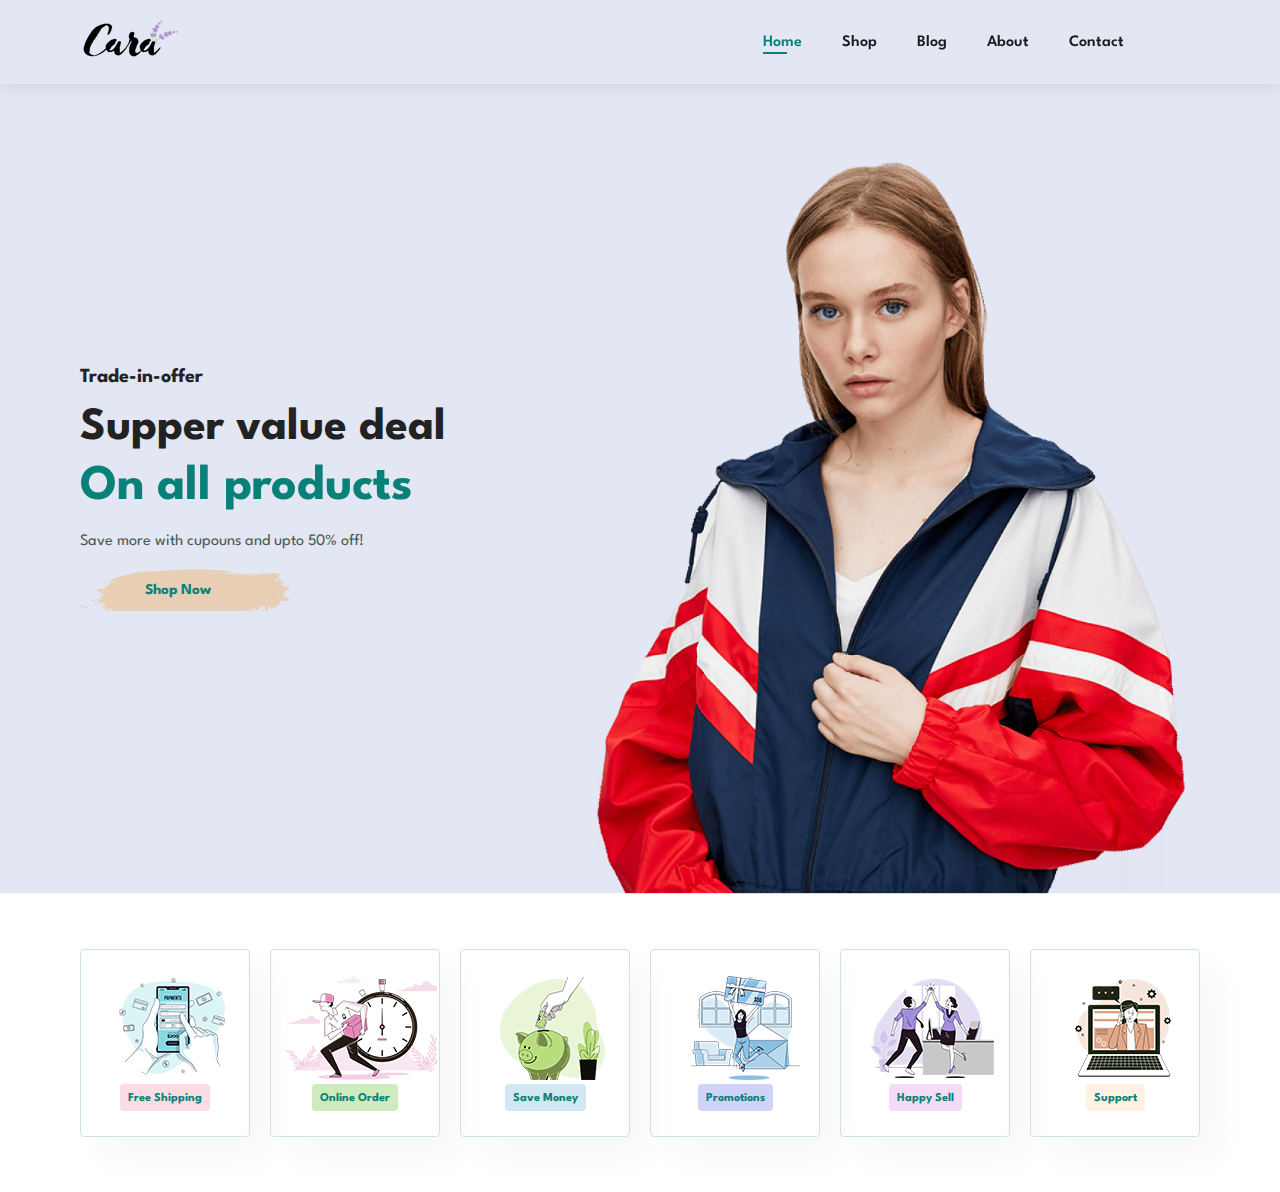
==== E-commerce Website/index.html @ e46acdcf "Add files via upload" ====
<!DOCTYPE html>
<html lang="en">
<head>
    <meta charset="UTF-8">
    <meta http-equiv="X-UA-Compatible" content="IE=edge">
    <meta name="viewport" content="width=device-width, initial-scale=1.0">
    <title>Cara Shopping</title>

    <link rel="stylesheet" href="style.css">
    <link rel="stylesheet" href="https://pro.fontawesome.com/releases/v5.10.0/css/all.css" />

</head>
<body>
    <section id="header">
        <a href="#"><img src="img/logo.png" alt="logo here" class="logo"></a>

        <div>
            <ul id="navbar">
                <li><a href="index.html" class="active">Home</a></li>
                <li><a href="shop.html">Shop</a></li>
                <li><a href="blog.html">Blog</a></li>
                <li><a href="about.html">About</a></li>
                <li><a href="contact.html">Contact</a></li>
                <li><a href="cart.html"><i class="far fa-shopping-bag"></i></a></li>
            </ul>
        </div>
    </section>
    
    <section id="hero">
        <h4>Trade-in-offer</h4>
        <h2>Supper value deal</h2>
        <h1>On all products</h1>
        <p>Save more with cupouns and upto 50% off!</p>
        <button>Shop Now</button>
    </section>
    
    <section id="feature" class="section-p1">
        <div class="fe-box">
            <img src="img/features/f1.png" alt="feature1">
            <h6>Free Shipping</h6>
        </div>
        <div class="fe-box">
            <img src="img/features/f2.png" alt="feature2">
            <h6>Online Order</h6>
        </div>
        <div class="fe-box">
            <img src="img/features/f3.png" alt="feature3">
            <h6>Save Money</h6>
        </div>
        <div class="fe-box">
            <img src="img/features/f4.png" alt="feature4">
            <h6>Promotions</h6>
        </div>
        <div class="fe-box">
            <img src="img/features/f5.png" alt="feature5">
            <h6>Happy Sell</h6>
        </div>
        <div class="fe-box">
            <img src="img/features/f6.png" alt="feature6">
            <h6>Support</h6>
        </div>
    </section>
    
    <script src="script.js"></script>
</body>
</html>
---- E-commerce Website/style.css ----
@import url("https://fonts.googleapis.com/css2?family=Spartan:wght@100;200;300;400;500;600;700;800;900&display=swap");
* {
  margin: 0;
  padding: 0;
  box-sizing: border-box;
  font-family: "Spartan", sans-serif;
}

html {
  scroll-behavior: smooth;
}

/* Global Styles */

h1 {
  font-size: 50px;
  line-height: 64px;
  color: #222;
}

h2 {
  font-size: 46px;
  line-height: 54px;
  color: #222;
}

h4 {
  font-size: 20px;
  color: #222;
}

h6 {
  font-weight: 700;
  font-size: 12px;
}

p {
  font-size: 16px;
  color: #465b52;
  margin: 15px 0 20px 0;
}

.section-p1 {
  padding: 40px 80px;
}

.section-m1 {
  margin: 40px 0;
}

body {
  width: 100%;
}

/* Header Styling */
#header {
    display: flex;
    align-items: center;
    justify-content: space-between;
    padding: 20px 80px;
    background: #E3E6F3;
    box-shadow: 0 5px 15px rgba(0, 0, 0, 0.06);
    z-index: 999;
    position: sticky;
    top: 0;
    left: 0;
}

#navbar {
    display: flex;
    align-items: center;
    justify-content: center;
}

#navbar li {
    list-style-type: none;
    padding: 0 20px;
    position: relative;
}

#navbar li a {
    text-decoration: none;
    font-size: 16px;
    color: #1a1a1a;
    font-weight: 600;
    transition: 0.3s ease;
}

#navbar li a:hover,
#navbar li a.active {
    color: #088178;
}

#navbar li a.active::after,
#navbar li a:hover::after{
    content: "";
    width: 30%;
    height: 2px;
    background: #088178;
    position: absolute;
    bottom: -4px;
    left: 20px;
}

#hero {
    background-image: url(img/hero4.png);
    height: 90vh;
    width: 100%;
    background-size: cover;
    background-position: top 25% right 0;
    padding: 0 80px;
    display: flex;
    flex-direction: column;
    align-items: flex-start;
    justify-content: center;
}

#hero h4 {
    padding-bottom: 15px;
}

#hero h1 {
    color: #088178;
}

#hero button {
    background-image: url(img/button.png);
    background-color: transparent;
    color:#088178;
    border: 0;
    padding: 14px 80px 14px 65px;
    background-repeat: no-repeat;
    font-weight: 700;
    font-size: 15px;
}

#feature {
  display: flex;
  align-items: center;
  justify-content: space-between;
  flex-wrap: wrap;
}

#feature .fe-box {
  width: 170px;
  text-align: center;
  padding: 25px 15px;
  box-shadow: 20px 20px 34px rgba(0, 0, 0, 0.03);
  border: 1px solid #cce7d0;
  border-radius: 4px;
  margin: 15px 0;
}

#feature .fe-box:hover {
  box-shadow: 10px 10px 54px rgba(70, 62, 221, 0.1);
}

feature .fe-box img {
  width: 100%;
  margin-bottom: 10px;
}

#feature .fe-box h6 {
  display: inline-block;
  padding: 9px 8px 6px 8px;
  line-height: 1;
  border-radius: 4px;
  color: #088178;
  background-color: #fddde4;
}

#feature .fe-box:nth-child(2) h6 {
  background-color: #cdebbc;
}

#feature .fe-box:nth-child(3) h6 {
  background-color: #d1e8f2;
}

#feature .fe-box:nth-child(4) h6 {
  background-color: #cdd4f8;
}

#feature .fe-box:nth-child(5) h6 {
  background-color: #f6dbf6;
}

#feature .fe-box:nth-child(6) h6 {
  background-color: #fff2e5;
}
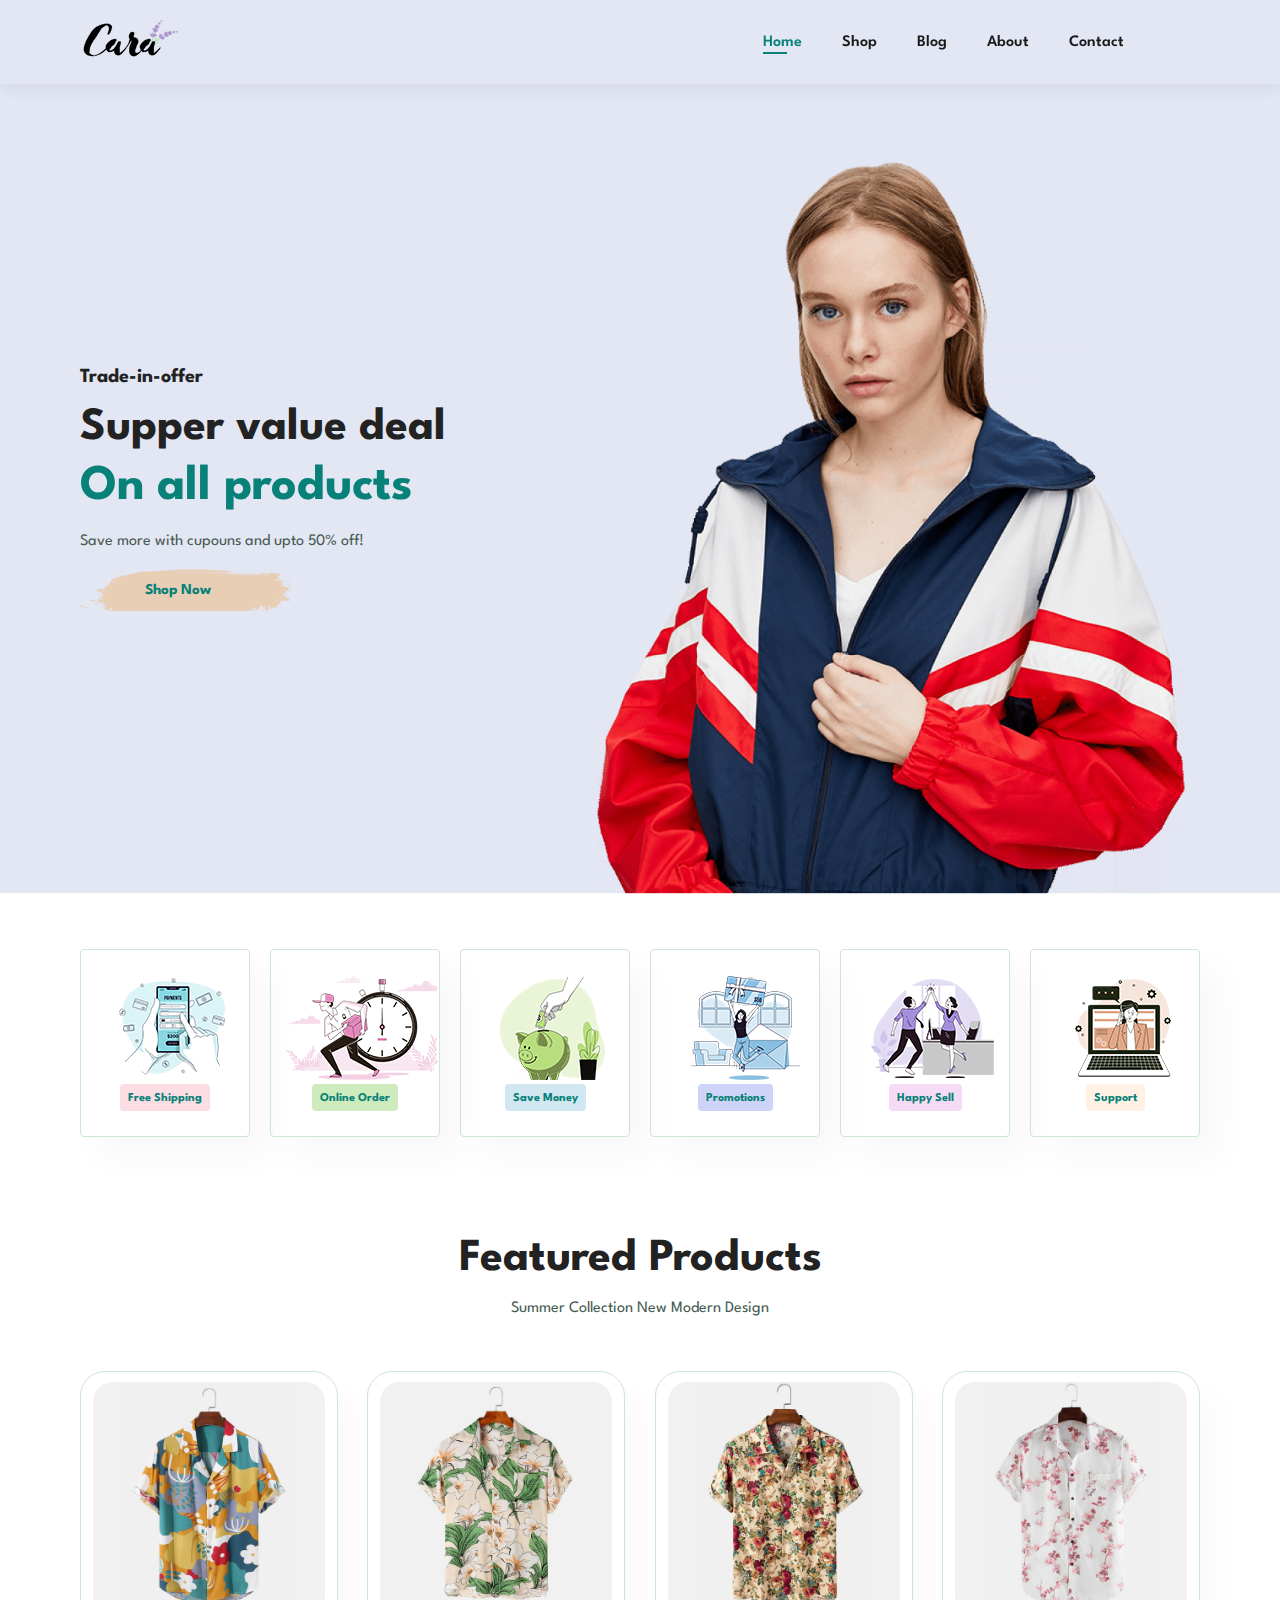
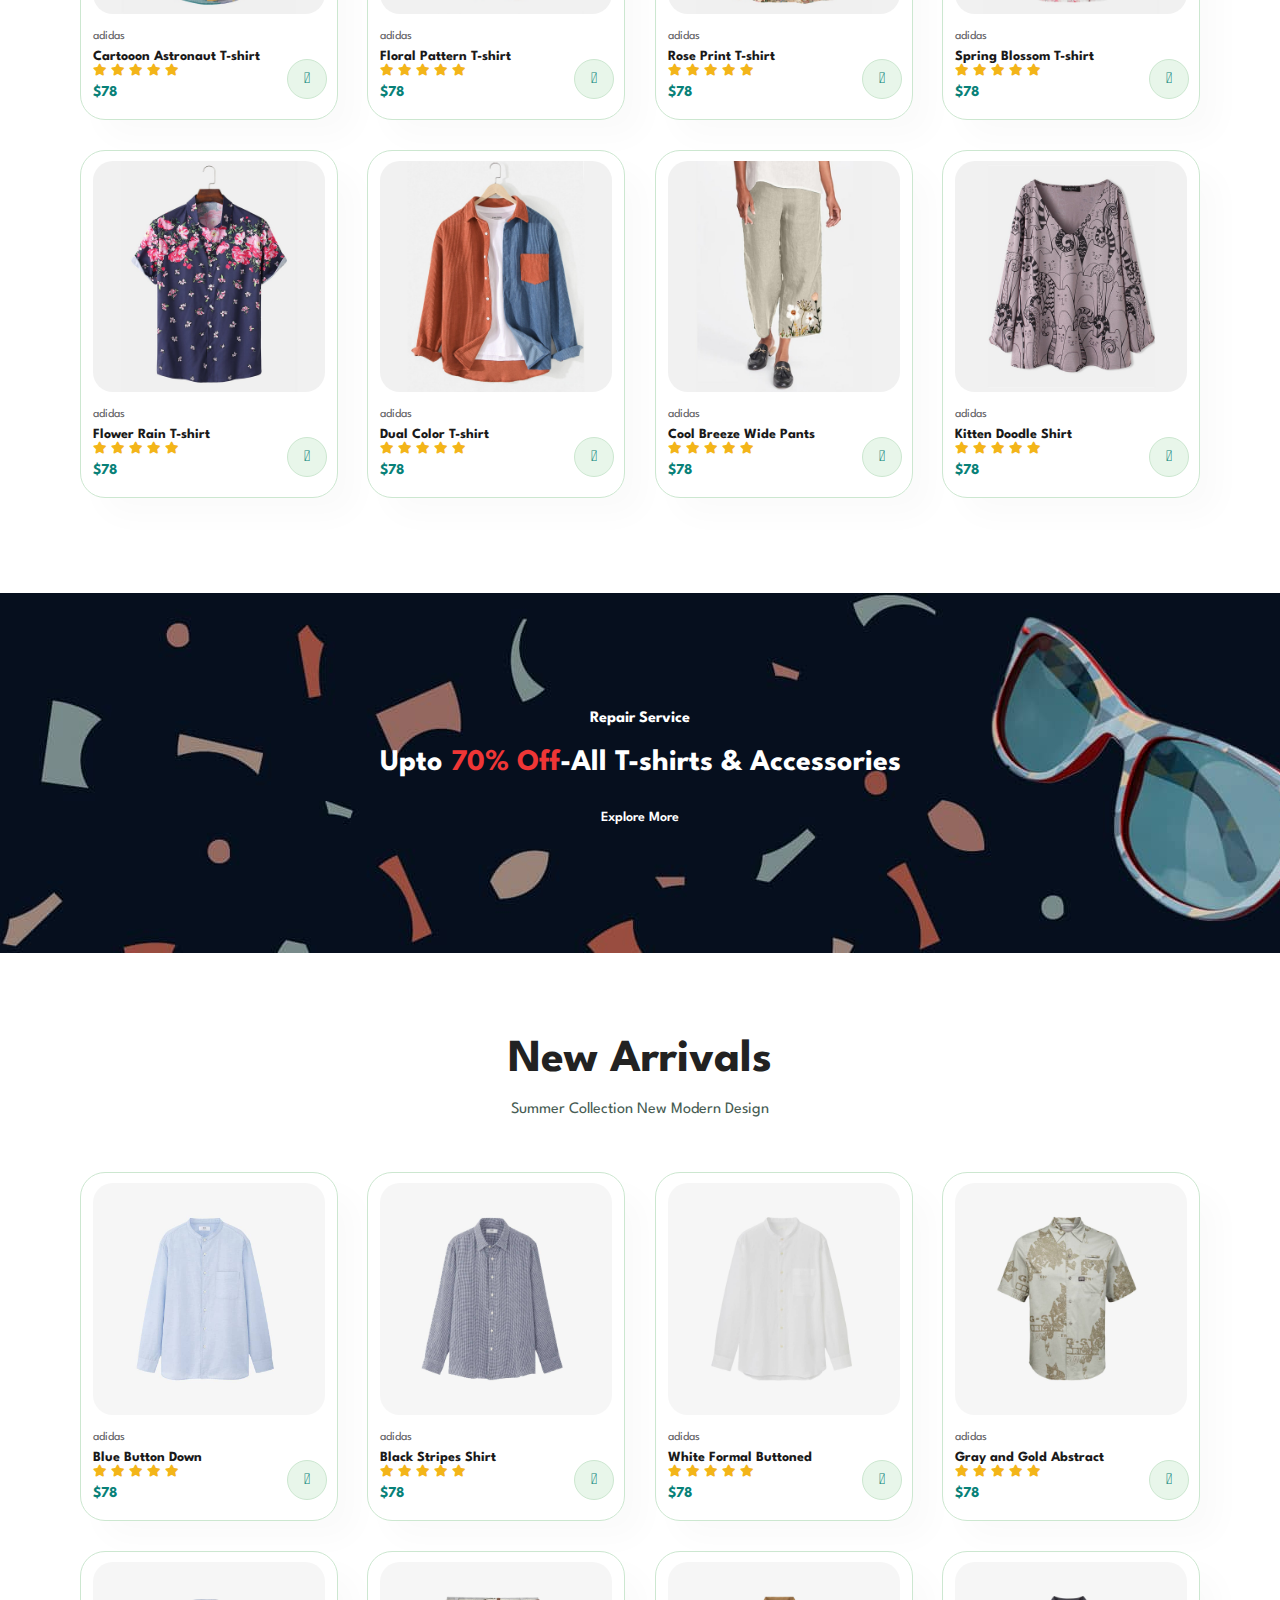
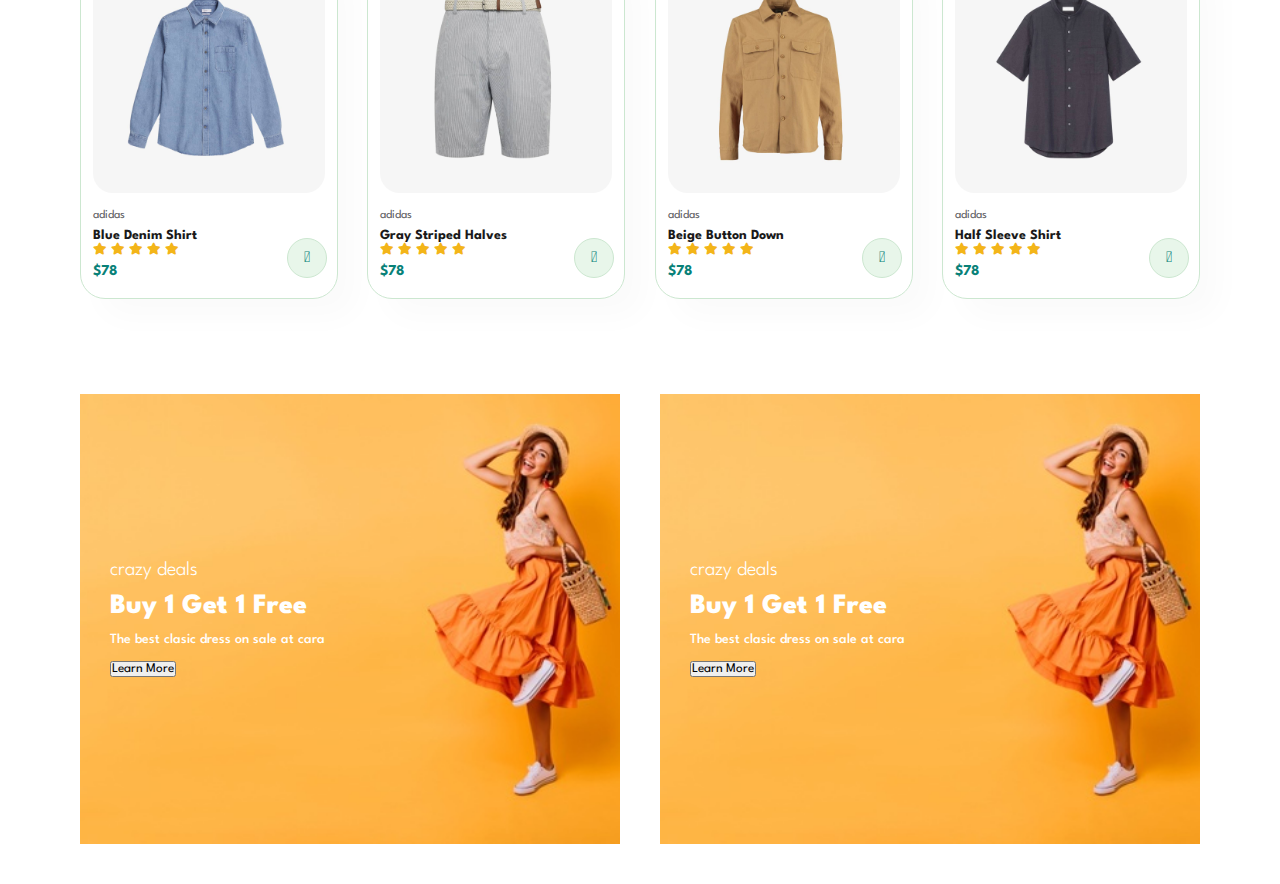
==== commit 98d562c3: "updated index and style file" ====
--- a/E-commerce Website/index.html
+++ b/E-commerce Website/index.html
@@ -61,6 +61,298 @@
         </div>
     </section>
     
+    <section id="product1" class="section-p1">
+        <h2>Featured Products</h2>
+        <p>Summer Collection New Modern Design</p>
+        <div class="pro-container">
+            <div class="pro">
+                <img src="img/products/f1.jpg" alt="product here">
+                <div class="description">
+                    <span>adidas</span>
+                    <h5>Cartooon Astronaut T-shirt</h5>
+                    <div class="star">
+                        <i class="fas fa-star"></i>
+                        <i class="fas fa-star"></i>
+                        <i class="fas fa-star"></i>
+                        <i class="fas fa-star"></i>
+                        <i class="fas fa-star"></i>
+                    </div>
+                    <h4>$78</h4>
+                </div>
+                <a href="#"><i class="fal fa-shopping-cart cart"></i></a>
+            </div>
+            <div class="pro">
+                <img src="img/products/f2.jpg" alt="product here">
+                <div class="description">
+                    <span>adidas</span>
+                    <h5>Floral Pattern T-shirt</h5>
+                    <div class="star">
+                        <i class="fas fa-star"></i>
+                        <i class="fas fa-star"></i>
+                        <i class="fas fa-star"></i>
+                        <i class="fas fa-star"></i>
+                        <i class="fas fa-star"></i>
+                    </div>
+                    <h4>$78</h4>
+                </div>
+                <a href="#"><i class="fal fa-shopping-cart cart"></i></a>
+            </div>
+            <div class="pro">
+                <img src="img/products/f3.jpg" alt="product here">
+                <div class="description">
+                    <span>adidas</span>
+                    <h5>Rose Print T-shirt</h5>
+                    <div class="star">
+                        <i class="fas fa-star"></i>
+                        <i class="fas fa-star"></i>
+                        <i class="fas fa-star"></i>
+                        <i class="fas fa-star"></i>
+                        <i class="fas fa-star"></i>
+                    </div>
+                    <h4>$78</h4>
+                </div>
+                <a href="#"><i class="fal fa-shopping-cart cart"></i></a>
+            </div>
+            <div class="pro">
+                <img src="img/products/f4.jpg" alt="product here">
+                <div class="description">
+                    <span>adidas</span>
+                    <h5>Spring Blossom T-shirt</h5>
+                    <div class="star">
+                        <i class="fas fa-star"></i>
+                        <i class="fas fa-star"></i>
+                        <i class="fas fa-star"></i>
+                        <i class="fas fa-star"></i>
+                        <i class="fas fa-star"></i>
+                    </div>
+                    <h4>$78</h4>
+                </div>
+                <a href="#"><i class="fal fa-shopping-cart cart"></i></a>
+            </div>
+            <div class="pro">
+                <img src="img/products/f5.jpg" alt="product here">
+                <div class="description">
+                    <span>adidas</span>
+                    <h5>Flower Rain T-shirt</h5>
+                    <div class="star">
+                        <i class="fas fa-star"></i>
+                        <i class="fas fa-star"></i>
+                        <i class="fas fa-star"></i>
+                        <i class="fas fa-star"></i>
+                        <i class="fas fa-star"></i>
+                    </div>
+                    <h4>$78</h4>
+                </div>
+                <a href="#"><i class="fal fa-shopping-cart cart"></i></a>
+            </div>
+            <div class="pro">
+                <img src="img/products/f6.jpg" alt="product here">
+                <div class="description">
+                    <span>adidas</span>
+                    <h5>Dual Color T-shirt</h5>
+                    <div class="star">
+                        <i class="fas fa-star"></i>
+                        <i class="fas fa-star"></i>
+                        <i class="fas fa-star"></i>
+                        <i class="fas fa-star"></i>
+                        <i class="fas fa-star"></i>
+                    </div>
+                    <h4>$78</h4>
+                </div>
+                <a href="#"><i class="fal fa-shopping-cart cart"></i></a>
+            </div>
+            <div class="pro">
+                <img src="img/products/f7.jpg" alt="product here">
+                <div class="description">
+                    <span>adidas</span>
+                    <h5>Cool Breeze Wide Pants</h5>
+                    <div class="star">
+                        <i class="fas fa-star"></i>
+                        <i class="fas fa-star"></i>
+                        <i class="fas fa-star"></i>
+                        <i class="fas fa-star"></i>
+                        <i class="fas fa-star"></i>
+                    </div>
+                    <h4>$78</h4>
+                </div>
+                <a href="#"><i class="fal fa-shopping-cart cart"></i></a>
+            </div>
+            <div class="pro">
+                <img src="img/products/f8.jpg" alt="product here">
+                <div class="description">
+                    <span>adidas</span>
+                    <h5>Kitten Doodle Shirt</h5>
+                    <div class="star">
+                        <i class="fas fa-star"></i>
+                        <i class="fas fa-star"></i>
+                        <i class="fas fa-star"></i>
+                        <i class="fas fa-star"></i>
+                        <i class="fas fa-star"></i>
+                    </div>
+                    <h4>$78</h4>
+                </div>
+                <a href="#"><i class="fal fa-shopping-cart cart"></i></a>
+            </div>
+        </div>
+    </section>
+
+    <section id="banner" class="section-m1">
+        <h4>Repair Service</h4>
+        <h2>Upto <span>70% Off</span>-All T-shirts & Accessories</h2>
+        <button class="normal">Explore More</button>
+
+    </section>
+
+    <section id="product1" class="section-p1">
+        <h2>New Arrivals</h2>
+        <p>Summer Collection New Modern Design</p>
+        <div class="pro-container">
+            <div class="pro">
+                <img src="img/products/n1.jpg" alt="product here">
+                <div class="description">
+                    <span>adidas</span>
+                    <h5>Blue Button Down</h5>
+                    <div class="star">
+                        <i class="fas fa-star"></i>
+                        <i class="fas fa-star"></i>
+                        <i class="fas fa-star"></i>
+                        <i class="fas fa-star"></i>
+                        <i class="fas fa-star"></i>
+                    </div>
+                    <h4>$78</h4>
+                </div>
+                <a href="#"><i class="fal fa-shopping-cart cart"></i></a>
+            </div>
+            <div class="pro">
+                <img src="img/products/n2.jpg" alt="product here">
+                <div class="description">
+                    <span>adidas</span>
+                    <h5>Black Stripes Shirt</h5>
+                    <div class="star">
+                        <i class="fas fa-star"></i>
+                        <i class="fas fa-star"></i>
+                        <i class="fas fa-star"></i>
+                        <i class="fas fa-star"></i>
+                        <i class="fas fa-star"></i>
+                    </div>
+                    <h4>$78</h4>
+                </div>
+                <a href="#"><i class="fal fa-shopping-cart cart"></i></a>
+            </div>
+            <div class="pro">
+                <img src="img/products/n3.jpg" alt="product here">
+                <div class="description">
+                    <span>adidas</span>
+                    <h5>White Formal Buttoned</h5>
+                    <div class="star">
+                        <i class="fas fa-star"></i>
+                        <i class="fas fa-star"></i>
+                        <i class="fas fa-star"></i>
+                        <i class="fas fa-star"></i>
+                        <i class="fas fa-star"></i>
+                    </div>
+                    <h4>$78</h4>
+                </div>
+                <a href="#"><i class="fal fa-shopping-cart cart"></i></a>
+            </div>
+            <div class="pro">
+                <img src="img/products/n4.jpg" alt="product here">
+                <div class="description">
+                    <span>adidas</span>
+                    <h5>Gray and Gold Abstract</h5>
+                    <div class="star">
+                        <i class="fas fa-star"></i>
+                        <i class="fas fa-star"></i>
+                        <i class="fas fa-star"></i>
+                        <i class="fas fa-star"></i>
+                        <i class="fas fa-star"></i>
+                    </div>
+                    <h4>$78</h4>
+                </div>
+                <a href="#"><i class="fal fa-shopping-cart cart"></i></a>
+            </div>
+            <div class="pro">
+                <img src="img/products/n5.jpg" alt="product here">
+                <div class="description">
+                    <span>adidas</span>
+                    <h5>Blue Denim Shirt</h5>
+                    <div class="star">
+                        <i class="fas fa-star"></i>
+                        <i class="fas fa-star"></i>
+                        <i class="fas fa-star"></i>
+                        <i class="fas fa-star"></i>
+                        <i class="fas fa-star"></i>
+                    </div>
+                    <h4>$78</h4>
+                </div>
+                <a href="#"><i class="fal fa-shopping-cart cart"></i></a>
+            </div>
+            <div class="pro">
+                <img src="img/products/n6.jpg" alt="product here">
+                <div class="description">
+                    <span>adidas</span>
+                    <h5>Gray Striped Halves</h5>
+                    <div class="star">
+                        <i class="fas fa-star"></i>
+                        <i class="fas fa-star"></i>
+                        <i class="fas fa-star"></i>
+                        <i class="fas fa-star"></i>
+                        <i class="fas fa-star"></i>
+                    </div>
+                    <h4>$78</h4>
+                </div>
+                <a href="#"><i class="fal fa-shopping-cart cart"></i></a>
+            </div>
+            <div class="pro">
+                <img src="img/products/n7.jpg" alt="product here">
+                <div class="description">
+                    <span>adidas</span>
+                    <h5>Beige Button Down</h5>
+                    <div class="star">
+                        <i class="fas fa-star"></i>
+                        <i class="fas fa-star"></i>
+                        <i class="fas fa-star"></i>
+                        <i class="fas fa-star"></i>
+                        <i class="fas fa-star"></i>
+                    </div>
+                    <h4>$78</h4>
+                </div>
+                <a href="#"><i class="fal fa-shopping-cart cart"></i></a>
+            </div>
+            <div class="pro">
+                <img src="img/products/n8.jpg" alt="product here">
+                <div class="description">
+                    <span>adidas</span>
+                    <h5>Half Sleeve Shirt</h5>
+                    <div class="star">
+                        <i class="fas fa-star"></i>
+                        <i class="fas fa-star"></i>
+                        <i class="fas fa-star"></i>
+                        <i class="fas fa-star"></i>
+                        <i class="fas fa-star"></i>
+                    </div>
+                    <h4>$78</h4>
+                </div>
+                <a href="#"><i class="fal fa-shopping-cart cart"></i></a>
+            </div>
+        </div>
+    </section>
+
+    <section id="sm-banner" class="section-p1">
+    <div class="banner-box">
+        <h4>crazy deals</h4>
+        <h2>Buy 1 Get 1 Free</h2>
+        <span>The best clasic dress on sale at cara</span>
+        <button>Learn More</button>
+    </div>
+    <div class="banner-box">
+        <h4>crazy deals</h4>
+        <h2>Buy 1 Get 1 Free</h2>
+        <span>The best clasic dress on sale at cara</span>
+        <button>Learn More</button>
+    </div>
+    </section>
+
     <script src="script.js"></script>
 </body>
 </html>--- a/E-commerce Website/style.css
+++ b/E-commerce Website/style.css
@@ -46,6 +46,30 @@
 
 .section-m1 {
   margin: 40px 0;
+}
+
+button.normal {
+  font-size: 14px;
+  font-weight: 600;
+  padding: 11px 18px;
+  color: #fff;
+  background-color: transparent;
+  cursor: pointer;
+  border: none;
+  outline: none;
+  transition: 0.2s;
+}
+button.white {
+  font-size: 13px;
+  font-weight: 600;
+  padding: 15px 30px;
+  color: #000;
+  background-color: #fff;
+  border-radius: 4px;
+  cursor: pointer;
+  border: none;
+  outline: none;
+  transition: 0.2s;
 }
 
 body {
@@ -189,3 +213,314 @@
   background-color: #fff2e5;
 }
 
+#product1 {
+  text-align: center;
+}
+
+#product1 .pro-container {
+  display: flex;
+  justify-content: space-between;
+  padding-top: 20px;
+  flex-wrap: wrap;
+}
+
+#product1 .pro {
+  width: 23%;
+  min-width: 250px;
+  padding: 10px 12px;
+  border: 1px solid #cce7d0;
+  border-radius: 25px;
+  cursor: pointer;
+  box-shadow: 20px 20px 30px rgba(0, 0, 0, 0.02);
+  margin: 15px 0;
+  transition: 0.2s ease;
+  position: relative;
+}
+
+#product1 .pro img{
+  width: 100%;
+  border-radius: 20px;
+}
+
+#product1 .pro:hover {
+  box-shadow: 20px 20px 30px rgba(0, 0, 0, 0.6);
+}
+
+#product1 .pro .description {
+  text-align: start;
+  padding: 10px 0;
+}
+
+#product1 .pro .description span {
+  color: #606063;
+  font-size: 12px;
+}
+
+#product1 .pro .description h5 {
+  padding-top: 7px;
+  color: #1a1a1a;
+  font-size: 14px;
+}
+
+#product1 .pro .description i {
+  font-size: 12px;
+  color:rgb(243, 181, 25)
+}
+
+#product1 .pro .description h4 {
+  padding-top: 7px;
+  font-size: 15px;
+  font-weight: 700;
+  color: #088178;
+}
+
+#product1 .pro .cart {
+  width: 40px;
+  height: 40px;
+  line-height: 40px;
+  border-radius: 50px;
+  background-color: #e8f6ea;
+  border: 1px solid #cce7d0;
+  position: absolute;
+  bottom: 20px;
+  right: 10px;
+  font-weight: 500;
+  color: #088178;
+} 
+
+#banner {
+  display: flex;
+  flex-direction: column;
+  justify-content: center;
+  align-items: center;
+  text-align: center;
+  background-image: url(img/banner/b2.jpg);
+  width: 100%;
+  height: 40vh;
+  background-size: cover;
+  background-position: center;
+}
+
+#banner h4 {
+  color: #fff;
+  font-size: 16px;
+}
+
+#banner h2 {
+  color: #fff;
+  font-size: 30px;
+  padding: 10px 0;
+}
+
+#banner h2 span {
+  color: #ef3636;
+}
+
+#banner button:hover {
+  background-color: #088178;
+  color: white;
+}
+
+#sm-banner {
+  display: flex;
+  justify-content: space-between;
+  flex-wrap: wrap;
+}
+
+#sm-banner .banner-box {
+  display: flex;
+  flex-direction: column;
+  justify-content: center;
+  align-items: flex-start;
+  background-image: url(img/banner/b17.jpg);
+  min-width: 540px;
+  height: 50vh;
+  background-size: cover;
+  background-position: center;
+  padding: 30px;
+}
+
+#sm-banner h4 {
+  color: white;
+  font-size: 20px;
+  font-weight: 300;
+}
+
+#sm-banner h2 {
+  color: white;
+  font-size: 28px;
+  font-weight: 800;
+}
+
+#sm-banner span {
+  color: #fff;
+  font-size: 14px;
+  font-weight: 500;
+  padding-bottom: 15px;
+}
+
+
+
+/* Shop Page  */
+
+#page-header {
+  background-image: url(img/banner/b1.jpg);
+  width: 100%;
+  height: 40vh;
+  background-size: cover;
+  display: flex;
+  justify-content: center;
+  text-align: center;
+  flex-direction: column;
+  padding: 14px;
+}
+
+#page-header h2, #page-header p {
+  color: #fff
+}
+
+#pagination {
+  text-align: center;
+}
+
+#pagination a {
+  text-decoration: none;
+  background-color: #088178;
+  padding: 15px 20px;
+  border-radius: 4px;
+  color: #fff;
+  font-weight: 600;
+}
+
+#pagination a i {
+  font-size: 16px;
+  font-weight: 600;
+}
+
+
+
+/* Single Product Page  */
+#pro-details {
+  display: flex;
+  margin-top: 20px;
+}
+
+#pro-details .single-pro-image {
+  width: 40%;
+  margin-right: 50px;
+}
+
+.small-img-group {
+  display: flex;
+  justify-content: space-between;
+}
+
+.small-img-col {
+  flex-basis: 24%;
+  cursor: pointer;
+}
+
+#pro-details .single-pro-details {
+  width: 50%;
+  padding-top: 30px;
+}
+
+#pro-details .single-pro-details h4 {
+  padding: 40px 0 20px 0;
+}
+
+#pro-details .single-pro-details h2 {
+  font-size: 20px;
+}
+
+#pro-details .single-pro-details select {
+  display: block;
+  padding: 5px 10px;
+  margin-bottom: 10px;
+}
+
+#pro-details .single-pro-details input {
+  width: 50px;
+  height: 47px;
+  padding-left: 10px;
+  font-size: 10px;
+  margin-right: 10px;
+}
+
+#pro-details .single-pro-details button {
+  background-color: #088178;
+  color: #fff;
+}
+
+#pro-details .single-pro-details span {
+  line-height: 25px;
+}
+
+/* Blog Page  */
+#page-header.blog-header {
+  background-image: url(img/banner/b19.jpg);
+}
+
+#blog {
+  padding: 150px 150px 0px 150px;
+}
+
+#blog .blog-box {
+  display: flex;
+  align-items: center;
+  width: 100%;
+  position: relative;
+  padding-bottom: 19px;
+}
+
+#blog .blog-img {
+  width: 50%;
+  margin: 40px;
+}
+
+#blog img {
+  width: 100%;
+  height: 300px;
+  object-fit: cover;
+}
+
+#blog .blog-details {
+  width: 50%;
+}
+
+#blog .blog-details a {
+  text-decoration: none;
+  font-size: 11px;
+  color: #000;
+  font-weight: 700;
+  position: relative;
+  transition: 0.3s;
+}
+
+#blog .blog-details a::after {
+  content: "";
+  width: 50px;
+  height: 1px;
+  background-color: #000;
+  position: absolute;
+  top: 4px;
+  right: -60px;
+}
+
+#blog .blog-details a:hover {
+  color: #088178;
+}
+
+#blog .blog-details a:hover::after {
+  background-color: #088178;
+}
+
+#blog .blog-box h1 {
+  position: absolute;
+  top: -1px;
+  left: 35px;
+  font-size: 70px;
+  font-weight: 700;
+  color: #c9cbce;
+  z-index: -9;
+}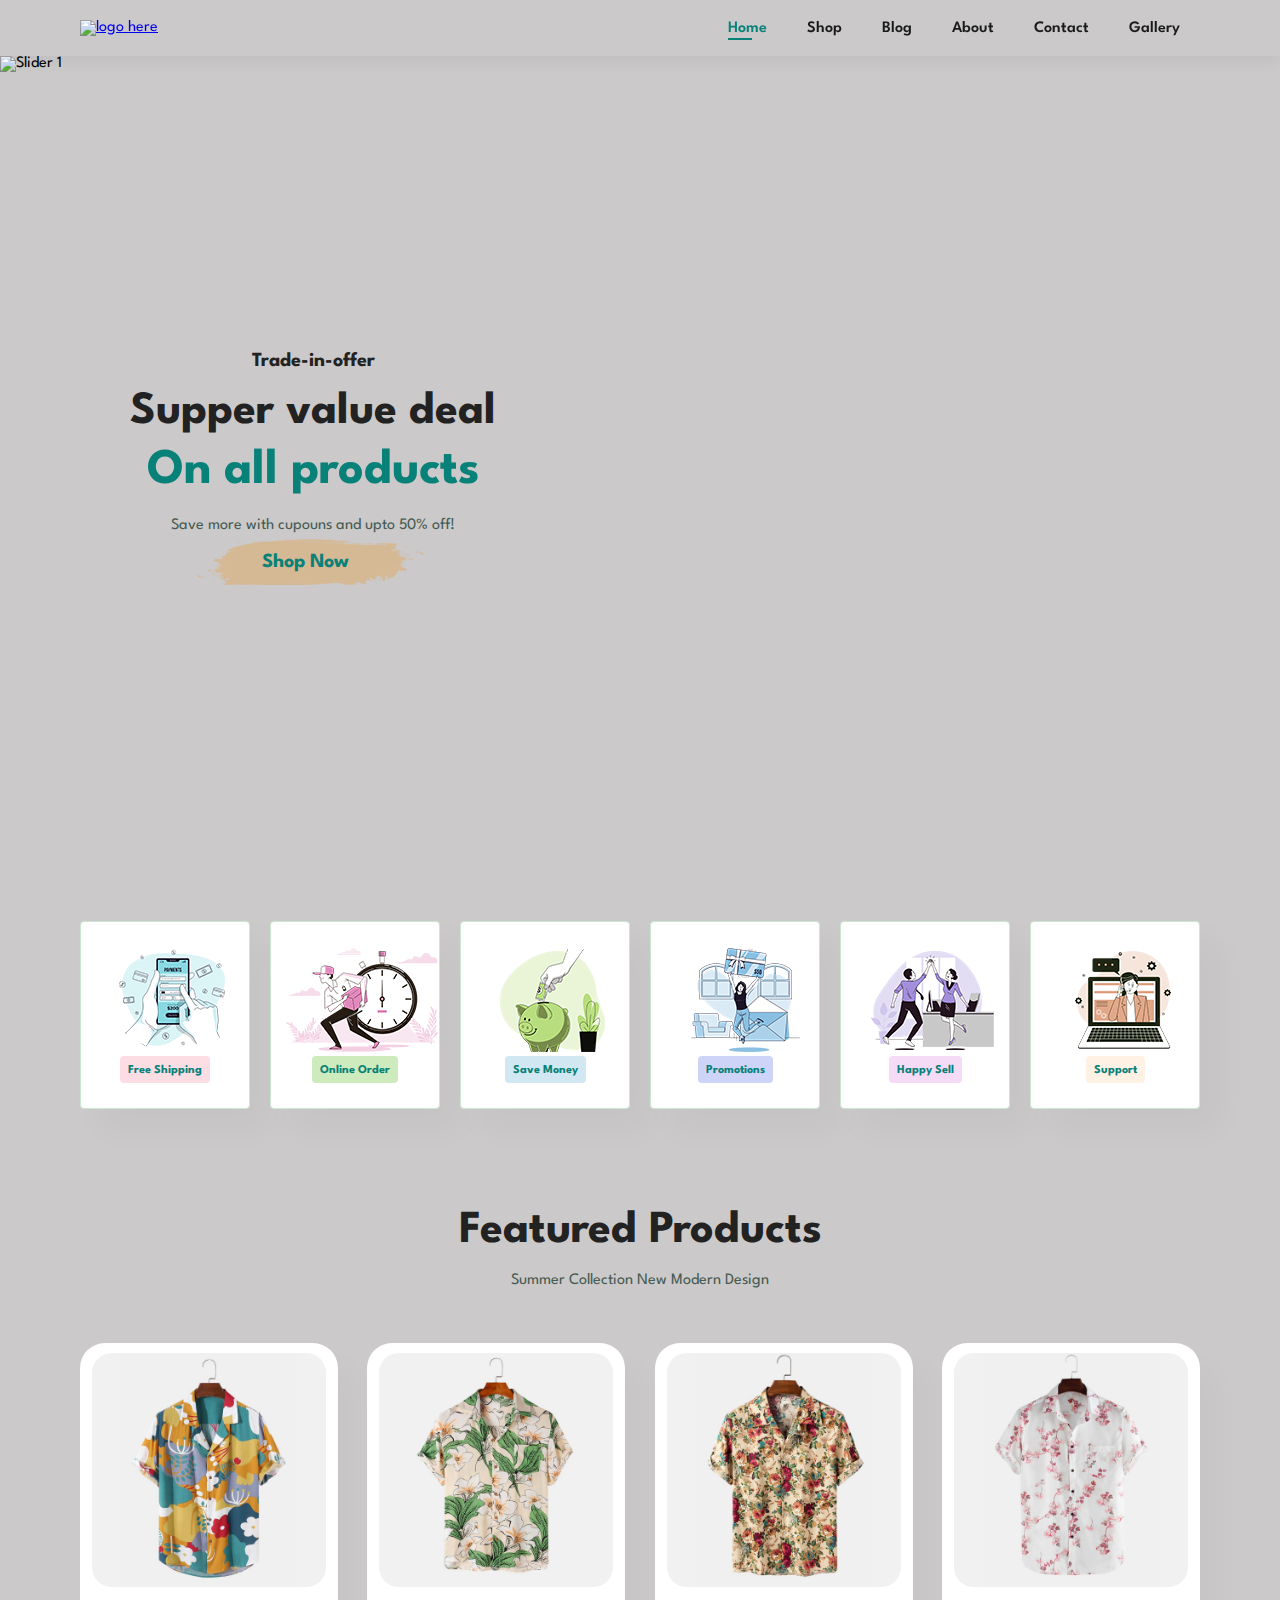
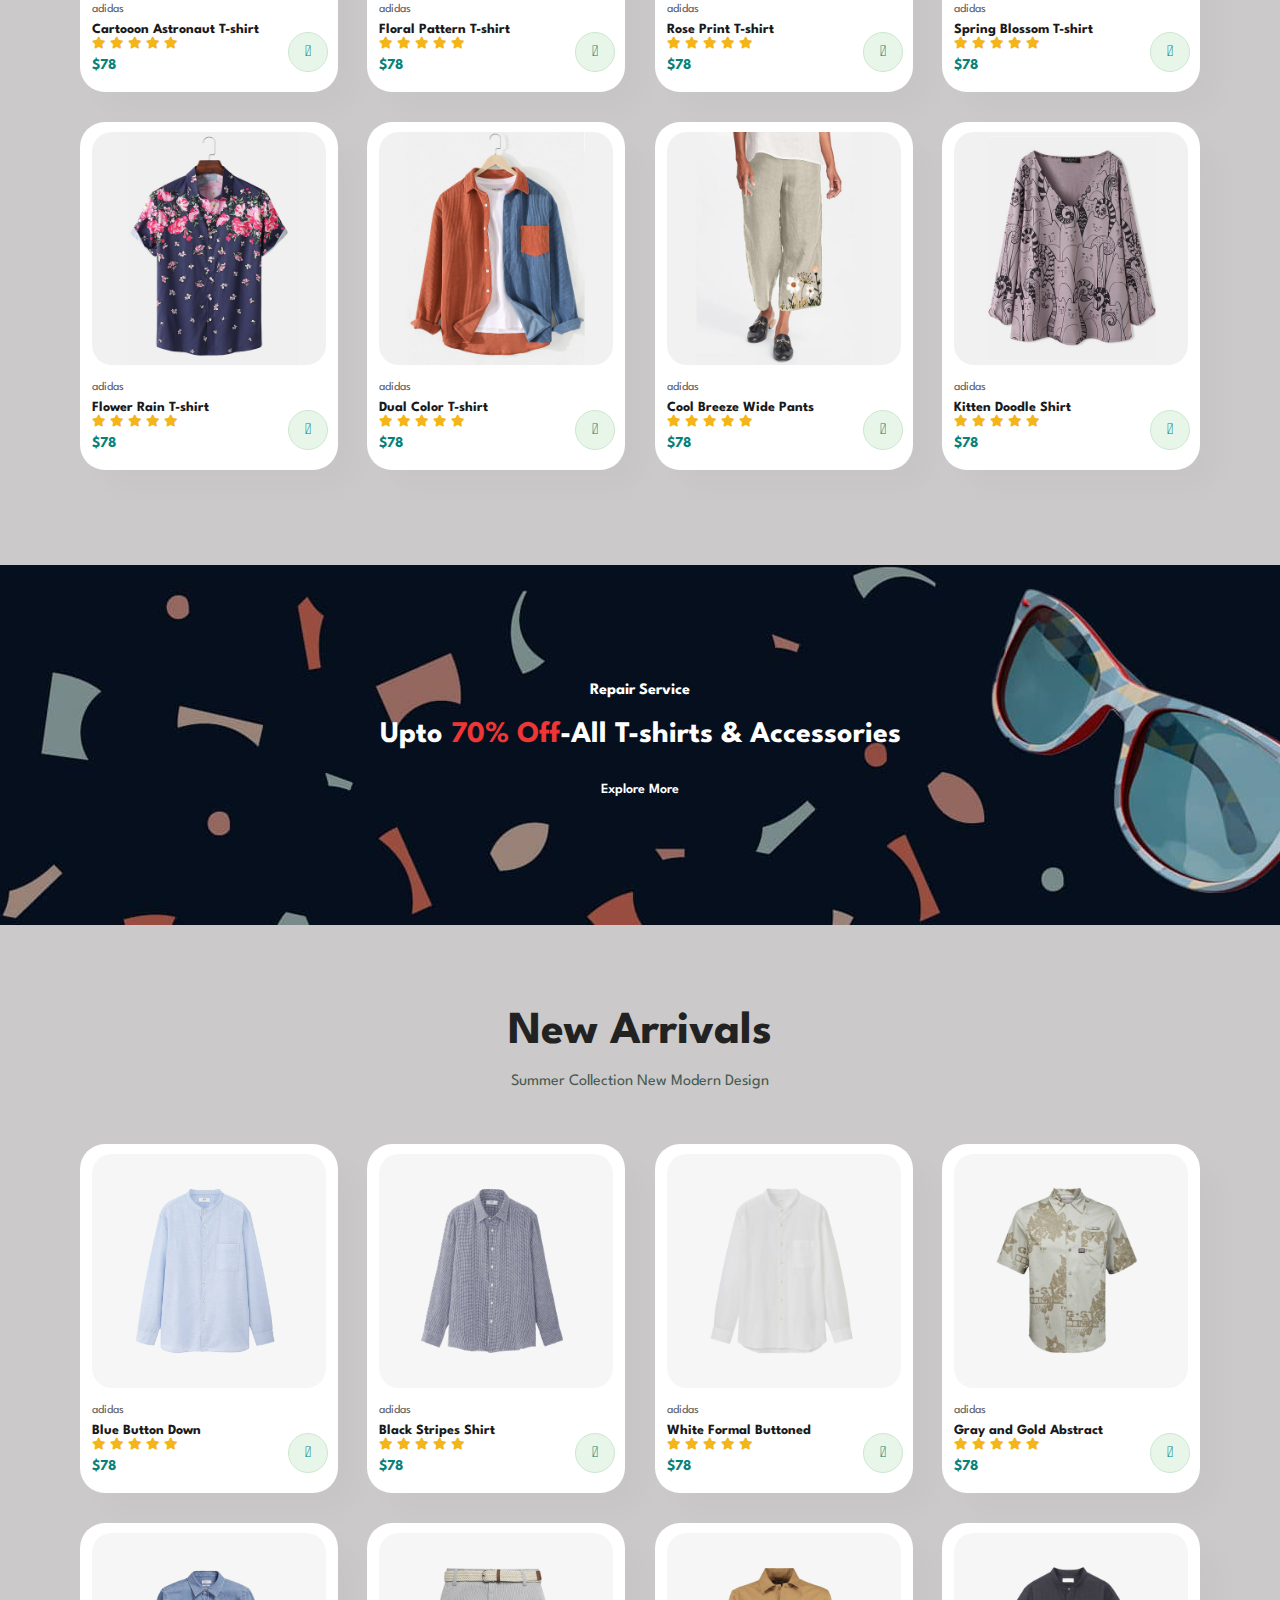
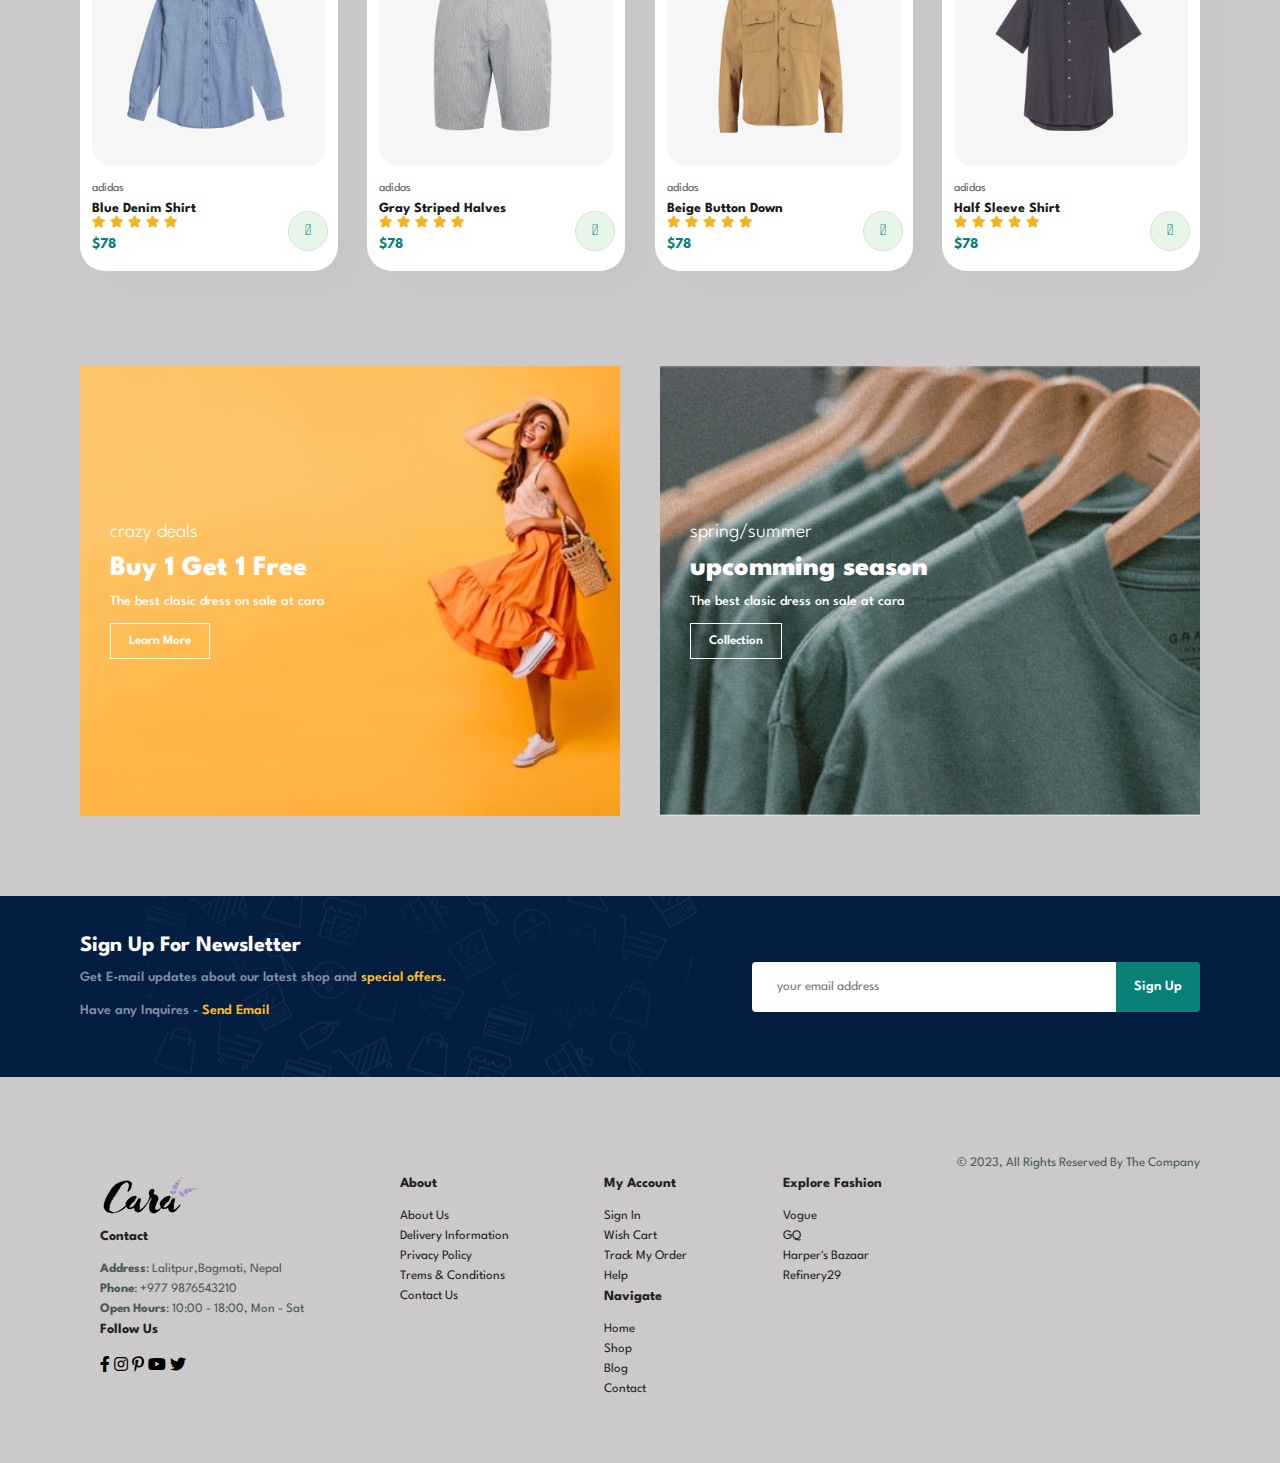
==== commit 1bc7e27c: "add new contact page and js updates" ====
--- a/E-commerce Website/index.html
+++ b/E-commerce Website/index.html
@@ -4,7 +4,7 @@
     <meta charset="UTF-8">
     <meta http-equiv="X-UA-Compatible" content="IE=edge">
     <meta name="viewport" content="width=device-width, initial-scale=1.0">
-    <title>Cara Shopping</title>
+    <title>My Store</title>
 
     <link rel="stylesheet" href="style.css">
     <link rel="stylesheet" href="https://pro.fontawesome.com/releases/v5.10.0/css/all.css" />
@@ -12,7 +12,7 @@
 </head>
 <body>
     <section id="header">
-        <a href="#"><img src="img/logo.png" alt="logo here" class="logo"></a>
+        <a href="#"><img src="img/logo1.png" alt="logo here" class="logo"></a>
 
         <div>
             <ul id="navbar">
@@ -21,17 +21,26 @@
                 <li><a href="blog.html">Blog</a></li>
                 <li><a href="about.html">About</a></li>
                 <li><a href="contact.html">Contact</a></li>
-                <li><a href="cart.html"><i class="far fa-shopping-bag"></i></a></li>
+                <li><a href="gallery.html">Gallery</a></li>
             </ul>
         </div>
     </section>
     
     <section id="hero">
-        <h4>Trade-in-offer</h4>
-        <h2>Supper value deal</h2>
-        <h1>On all products</h1>
-        <p>Save more with cupouns and upto 50% off!</p>
-        <button>Shop Now</button>
+        <div class="slideshow-container">
+            <img class="slideshow-image" src="img/hero4.jpg" alt="Slider 1">
+            <img class="slideshow-image" src="img/hero5.jpg" alt="Slider 2">
+            <img class="slideshow-image" src="img/hero6.jpg" alt="Slider 3">
+            <img class="slideshow-image" src="img/hero7.jpg" alt="Slider 4">
+            <img class="slideshow-image" src="img/hero5.jpg" alt="Slider 5">
+        </div>
+        <div class="hero-content">
+            <h4>Trade-in-offer</h4>
+            <h2>Supper value deal</h2>
+            <h1>On all products</h1>
+            <p>Save more with cupouns and upto 50% off!</p>
+            <a href="http://newwindow.html" TARGET="_blank">Shop Now</a>
+        </div>
     </section>
     
     <section id="feature" class="section-p1">
@@ -343,16 +352,80 @@
         <h4>crazy deals</h4>
         <h2>Buy 1 Get 1 Free</h2>
         <span>The best clasic dress on sale at cara</span>
-        <button>Learn More</button>
+        <button class="green">Learn More</button>
     </div>
-    <div class="banner-box">
-        <h4>crazy deals</h4>
-        <h2>Buy 1 Get 1 Free</h2>
+    <div class="banner-box banner-box2">
+        <h4>spring/summer</h4>
+        <h2>upcomming season</h2>
         <span>The best clasic dress on sale at cara</span>
-        <button>Learn More</button>
+        <button class="green">Collection</button>
     </div>
     </section>
 
+    <section id="newsletter" class="section-p1 section-m1">
+        <div class="news-text">
+            <h4>Sign Up For Newsletter</h4>
+            <p>Get E-mail updates about our latest shop and <span>special offers.</span></p>
+            <p>Have any Inquires - <a href="mailto:example@example.com">Send Email</a></p>
+        </div>
+        <div class="form">
+            <input type="text" placeholder="your email address">
+            <button class="normal">Sign Up</button>
+        </div>
+    </section>
+
+    <footer class="section-p1">
+        <div class="column">
+            <img class="logo" src="img/logo.png" alt="logo here">
+            <h4>Contact</h4>
+            <p><strong>Address</strong>: Lalitpur,Bagmati, Nepal</p>
+            <p><strong>Phone</strong>: +977 9876543210</p>
+            <p><strong>Open Hours</strong>: 10:00 - 18:00, Mon - Sat</p>
+            <div class="follow">
+                <h4>Follow Us</h4>
+                <div class="icons">
+                    <i class="fab fa-facebook-f"></i>
+                    <i class="fab fa-instagram"></i>
+                    <i class="fab fa-pinterest-p"></i>
+                    <i class="fab fa-youtube"></i>
+                    <i class="fab fa-twitter"></i>
+                </div>    
+            </div>
+        </div>
+        <div class="column">
+            <h4>About</h4>
+            <a href="about.html">About Us</a>
+            <a href="#">Delivery Information</a>
+            <a href="#">Privacy Policy</a>
+            <a href="#">Trems & Conditions</a>
+            <a href="#">Contact Us</a>
+        </div>
+        <div class="column">
+            <h4>My Account</h4>
+            <a href="#">Sign In</a>
+            <a href="#">Wish Cart</a>
+            <a href="#">Track My Order</a>
+            <a href="#">Help</a>
+            <h4>Navigate</h4>
+            <a href="index.html">Home</a>
+            <a href="shop.html">Shop</a>
+            <a href="blog.html">Blog</a>
+            <a href="contact.html">Contact</a>
+        </div>
+        <div class="column">
+            <h4>Explore Fashion</h4>
+            <a href=" https://www.vogue.com/">Vogue</a>
+            <a href=" https://www.gq.com/">GQ</a>
+            <a href=" https://www.harpersbazaar.com/">Harper's Bazaar</a>
+            <a href=" https://www.refinery29.com/">Refinery29</a>
+        </div>
+        <div class="copyright">
+            <p>&copy; 2023, All Rights Reserved By The Company </p>
+        </div>
+    </footer>
+
     <script src="script.js"></script>
+    <script src="https://code.jquery.com/jquery-3.6.0.min.js"></script>
+    <script src="slider.js"></script>
 </body>
 </html>--- a/E-commerce Website/style.css
+++ b/E-commerce Website/style.css
@@ -59,6 +59,7 @@
   outline: none;
   transition: 0.2s;
 }
+
 button.white {
   font-size: 13px;
   font-weight: 600;
@@ -72,8 +73,23 @@
   transition: 0.2s;
 }
 
+button.green {
+  font-size: 13px;
+  font-weight: 600;
+  padding: 11px 18px;
+  color: #fff;
+  background-color: transparent;
+  cursor: pointer;
+  border: 1px solid #fff;
+  outline: none;
+  transition: 0.2s;
+}
+
 body {
   width: 100%;
+  background-color: #cbc9c9;
+  max-width: 1320px;
+  margin: 0 auto;
 }
 
 /* Header Styling */
@@ -82,7 +98,7 @@
     align-items: center;
     justify-content: space-between;
     padding: 20px 80px;
-    background: #E3E6F3;
+    background: #cbc9c9;
     box-shadow: 0 5px 15px rgba(0, 0, 0, 0.06);
     z-index: 999;
     position: sticky;
@@ -127,7 +143,7 @@
 }
 
 #hero {
-    background-image: url(img/hero4.png);
+    /* background-image: url(img/hero4.jpg); */
     height: 90vh;
     width: 100%;
     background-size: cover;
@@ -137,6 +153,33 @@
     flex-direction: column;
     align-items: flex-start;
     justify-content: center;
+    position: relative;
+}
+
+.hero-content {
+  position: relative;
+  z-index: 1;
+  padding: 50px;
+  color: white;
+  text-align: center;
+}
+
+.slideshow-container {
+  position: absolute;
+  top: 0;
+  left: 0;
+  height: 100%;
+  width: 100%;
+}
+
+.slideshow-image {
+  position: absolute;
+  top: 0;
+  left: 0;
+  height: 100%;
+  width: 100%;
+  opacity: 0;
+  transition: opacity 1s ease-in-out;
 }
 
 #hero h4 {
@@ -147,7 +190,7 @@
     color: #088178;
 }
 
-#hero button {
+#hero a {
     background-image: url(img/button.png);
     background-color: transparent;
     color:#088178;
@@ -155,7 +198,8 @@
     padding: 14px 80px 14px 65px;
     background-repeat: no-repeat;
     font-weight: 700;
-    font-size: 15px;
+    font-size: 20px;
+    text-decoration: none;
 }
 
 #feature {
@@ -173,6 +217,7 @@
   border: 1px solid #cce7d0;
   border-radius: 4px;
   margin: 15px 0;
+  background-color: #fff;
 }
 
 #feature .fe-box:hover {
@@ -228,13 +273,14 @@
   width: 23%;
   min-width: 250px;
   padding: 10px 12px;
-  border: 1px solid #cce7d0;
+  /* border: 1px solid #cce7d0; */
   border-radius: 25px;
   cursor: pointer;
   box-shadow: 20px 20px 30px rgba(0, 0, 0, 0.02);
   margin: 15px 0;
   transition: 0.2s ease;
   position: relative;
+  background-color: #fff
 }
 
 #product1 .pro img{
@@ -359,6 +405,122 @@
   padding-bottom: 15px;
 }
 
+#sm-banner .banner-box:hover button {
+  background-color: #088178;
+  border: #fff;
+}
+
+#sm-banner .banner-box2 {
+  background-image: url(img/banner/b10.jpg);
+}
+
+#newsletter {
+  display: flex;
+  justify-content: space-between;
+  flex-wrap: wrap;
+  align-items: center;
+  background-image: url(img/banner/b14.png);
+  background-repeat: no-repeat;
+  background-position: 20% 30%;
+  background-color: #041e42;
+}
+
+#newsletter h4 {
+  font-size: 22px;
+  font-weight: 700;
+  color: #fff;
+}
+
+#newsletter p {
+  font-size: 14px;
+  font-weight: 600;
+  color: #818ea0;
+}
+
+#newsletter p span {
+  color: #ffbd27;
+}
+
+#newsletter p a {
+  text-decoration: none;
+  color: #ffbd27;
+}
+
+#newsletter input {
+  height: 3.125rem;
+  padding: 0 1.52rem;
+  width: 100%;
+  border: 1px solid transparent;
+  border-radius: 4px;
+  outline: none;
+  border-top-right-radius: 0;
+  border-bottom-right-radius: 0;
+}
+
+#newsletter button {
+  background-color: #088178;
+  color: #fff;
+  white-space: nowrap;
+  border-radius: 4px;
+  border-top-left-radius: 0;
+  border-bottom-left-radius: 0;
+}
+
+#newsletter .form {
+  display: flex;
+  width: 40%;
+}
+
+footer {
+  display:flex;
+  flex-wrap: wrap;
+  justify-content: space-between;
+}
+
+footer .column {
+  display:flex;
+  flex-direction: column;
+  align-items: flex-start;
+  margin: 20px;
+}
+
+footer .logo {
+  margin-bottom: 13px;
+}
+
+footer h4 {
+  font-size: 14px;
+  padding-bottom: 20px;
+}
+
+footer p {
+  font-size: 13px;
+  margin: 0 0 8px 0;
+}
+
+footer a {
+  font-size: 13px;
+  text-decoration: none;
+  color: #222;
+  margin: 0 0 8px 0;
+  /* margin-bottom: 10px; */
+}
+
+footer a:hover {
+  color: red;
+}
+
+footer a:active {
+  color: green;
+}
+
+footer a:visited {
+  color: purple;
+}
+
+footer a:visited:hover {
+  color: rgb(241, 29, 32);
+}
 
 
 /* Shop Page  */
@@ -523,4 +685,152 @@
   font-weight: 700;
   color: #c9cbce;
   z-index: -9;
-}+}
+
+/* About Us Page  */
+
+#page-header.about-header {
+  background-image: url(img/about/banner.png);
+}
+
+#about-head {
+  display: flex;
+  align-items: center;
+}
+
+#about-head img {
+  width: 50%;
+  height: auto;
+} 
+
+#about-head div {
+  padding-left: 40px;
+}
+
+#about-app {
+  text-align: center;
+}
+
+#about-app .video {
+  width: 70%;
+  height: 100%;
+  margin: 30px auto 0 auto;
+}
+
+#about-app .video video {
+  width: 100%;
+  height: 100%;
+  border-radius: 20px;
+}
+
+/* Contact Page  */
+
+#page-header.contact-header {
+  background-image: url(img/about/banner.png);
+}
+
+#contact-details {
+  display: flex;
+  align-items: center;
+  justify-content: space-between;
+}
+
+#contact-details .details {
+  width: 40%;
+}
+
+#contact-details .details span,
+#form-details form span {
+  font-size: 12px;
+}
+
+#contact-details .details h2,
+#form-details form h2 {
+  font-size: 26px;
+  line-height: 35px;
+  padding: 20px 0px;
+}
+
+#contact-details .details h3 {
+  font-size: 16px;
+  padding-bottom: 15px;
+}
+
+#contact-details .details li {
+  list-style: none;
+  display: flex;
+  padding: 10px 0;
+}
+
+#contact-details .details li i {
+  font-size: 14px;
+  padding-right: 22px;
+}
+
+#contact-details .details li p {
+  margin: 0;
+  font-size: 14px;
+}
+
+#contact-details .map {
+  width: 55%;
+  height: 400px;
+}
+
+#contact-details .map iframe{
+  width: 100%;
+  height: 100%; 
+}
+
+#form-details form {
+  width: 65%;
+  display: flex;
+  flex-direction: column;
+  align-items: flex-start;
+}
+
+#form-details form input,
+#form-details form textarea {
+  width: 100%;
+  padding: 12px 15px;
+  outline: none;
+  margin-bottom: 20px;
+  border: 1px solid #e1e1e1;
+}
+
+#form-details form button {
+  background-color: #088178;
+  border-radius: 4px;
+}
+
+.form-content {
+  width: 70%;
+  /* padding: 20px; */
+}
+
+.people-column {
+  width: 300px;
+}
+
+table {
+  padding-left: 50px;
+  padding-right: 16px;
+}
+
+table td {
+  vertical-align: middle;
+  width: 50%;
+  padding: 12px 15px;
+}
+
+table td .form-content {
+  vertical-align: middle;
+  width: 70px;
+  padding: 12px 15px;
+}
+
+
+
+
+
+
